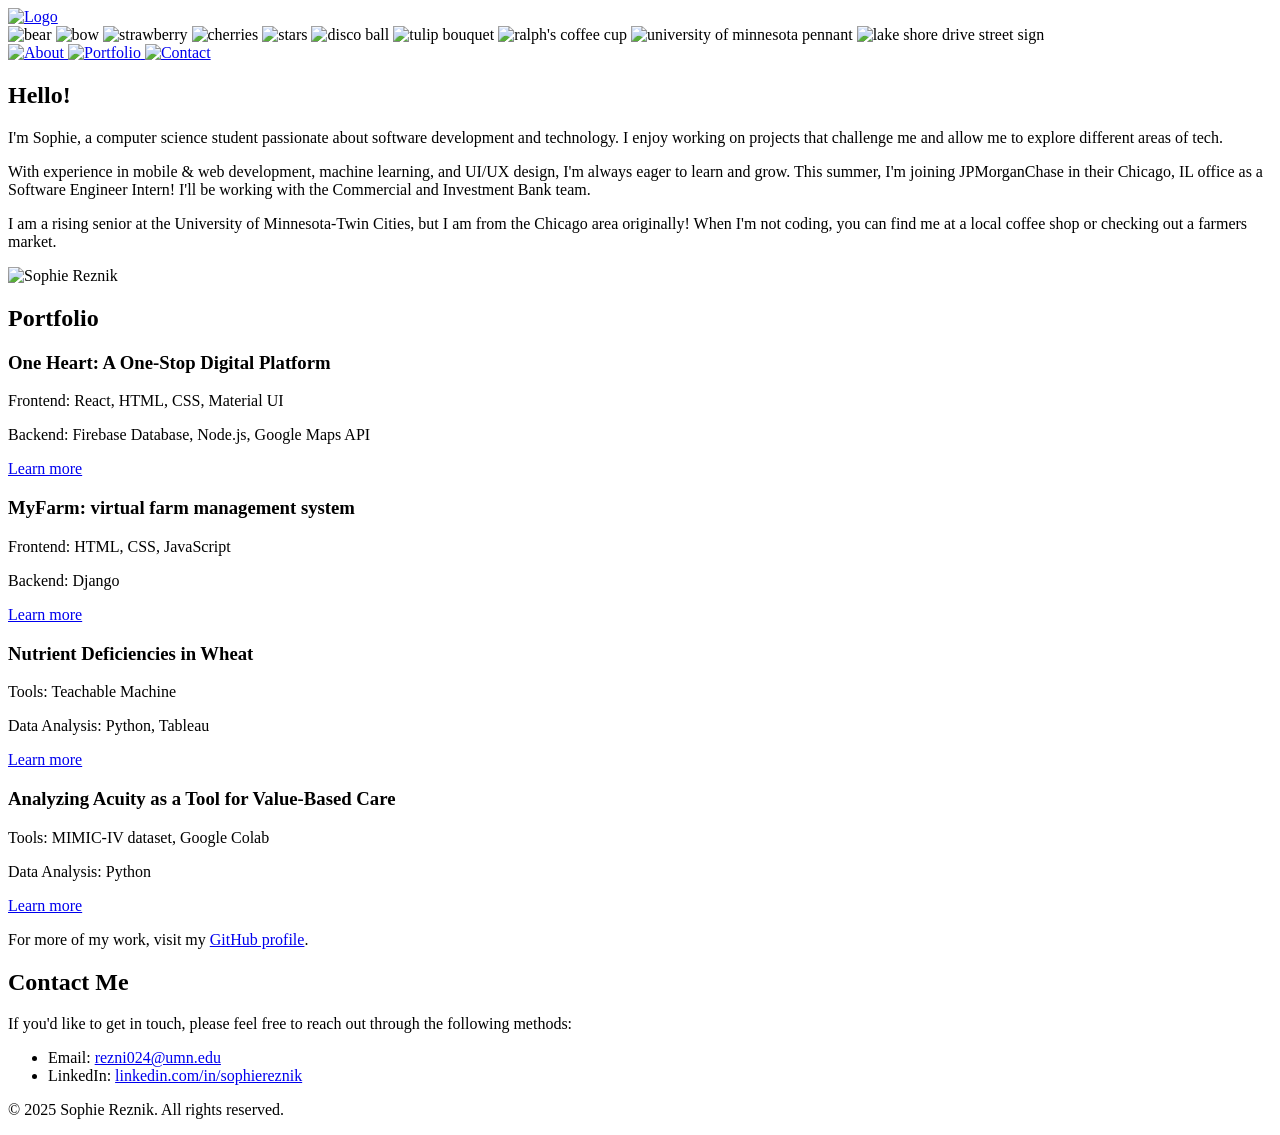
==== index.html @ 0443eeb3 "Updated about me section" ====
<!DOCTYPE html>
<html lang="en">

<head>
    <meta charset="UTF-8">
    <meta name="viewport" content="width=device-width, initial-scale=1.0">
    <title>Sophie Reznik</title>
    <link rel="stylesheet" href="styles.css">
    <link rel="icon" href="images/favicon.png" type="image/png">
    <link rel="preconnect" href="https://fonts.googleapis.com">
    <link rel="preconnect" href="https://fonts.gstatic.com" crossorigin>
    <link
        href="https://fonts.googleapis.com/css2?family=Nunito:wght@300;400;600&family=Playwrite+CU:wght@100..400&display=swap"
        rel="stylesheet">
</head>

<body>
    <div class="logo-container">
        <a href="#top">
            <img src="images/logo-green.png" alt="Logo" id="logo">
        </a>
        <div class="doodles">
            <img src="images/bear.png" class="doodle" alt="bear">
            <img src="images/bow.png" class="doodle" alt="bow">
            <img src="images/strawberry.png" class="doodle" alt="strawberry">
            <img src="images/cherries.png" class="doodle" alt="cherries">
            <img src="images/stars.png" class="doodle" alt="stars">
            <img src="images/disco_ball.png" class="doodle" alt="disco ball">
            <img src="images/tulips.png" class="doodle" alt="tulip bouquet">
            <img src="images/ralphs_coffee.png" class="doodle" alt="ralph's coffee cup">
            <img src="images/umn.png" class="doodle" alt="university of minnesota pennant">
            <img src="images/street-sign.png" class="doodle" alt="lake shore drive street sign">
        </div>
        <div class="nav-bar">
            <a href="#about" class="nav-item">
                <img src="images/about-green.png" alt="About" class="about-icon">
            </a>
            <a href="#portfolio" class="nav-item">
                <img src="images/portfolio-green.png" alt="Portfolio" class="portfolio-icon">
            </a>
            <a href="#contact" class="nav-item">
                <img src="images/contact-green.png" alt="Contact" class="contact-icon">
            </a>
        </div>
    </div>

    <div id="content">
        <section id="about">
            <!-- About section content -->
            <div class="about-content">
                <div class="about-text">
                    <h2>Hello!</h2>
                    <p>I'm Sophie, a computer science student passionate about software development and technology. I
                        enjoy working on projects that challenge me and allow me to explore different areas of tech.</p>
                    <p>With experience in mobile & web development, machine learning, and UI/UX design, I'm always eager
                        to learn and grow. This summer, I'm joining JPMorganChase in their Chicago, IL office as a
                        Software Engineer Intern! I'll be working with the Commercial and Investment Bank team.</p>
                    <p>I am a rising senior at the University of Minnesota-Twin Cities, but I am from the Chicago area
                        originally! When I'm not coding, you can find me at a local coffee shop or checking out a
                        farmers market.</p>
                </div>
                <div class="about-image">
                    <img src="images/sophie.png" alt="Sophie Reznik">
                </div>
            </div>
        </section>

        <section id="portfolio">
            <!-- Portfolio section content -->
            <h2>Portfolio</h2>
            <div class="portfolio-item">
                <h3>One Heart: A One-Stop Digital Platform</h3>
                <p>Frontend: React, HTML, CSS, Material UI</p>
                <p>Backend: Firebase Database, Node.js, Google Maps API</p>
                <a href="one-heart.html">Learn more</a>
            </div>
            <div class="portfolio-item">
                <h3>MyFarm: virtual farm management system</h3>
                <p>Frontend: HTML, CSS, JavaScript</p>
                <p>Backend: Django</p>
                <a href="myfarm.html">Learn more</a>
            </div>
            <div class="portfolio-item">
                <h3>Nutrient Deficiencies in Wheat</h3>
                <p>Tools: Teachable Machine</p>
                <p>Data Analysis: Python, Tableau</p>
                <a href="nutrient-deficiencies-in-wheat.html">Learn more</a>
            </div>
            <div class="portfolio-item">
                <h3>
                    Analyzing Acuity as a Tool for Value-Based Care</h3>
                <p>Tools: MIMIC-IV dataset, Google Colab</p>
                <p>Data Analysis: Python</p>
                <a href="analyzing-acuity.html">Learn more</a>
            </div>
            <div>
                <p>For more of my work, visit my <a href="https://github.com/sophiereznik" target="_blank">GitHub
                        profile</a>.</p>
            </div>
        </section>

        <section id="contact">
            <!-- Contact section content -->
            <h2>Contact Me</h2>
            <p>If you'd like to get in touch, please feel free to reach out through the following methods:</p>
            <ul>
                <li>Email: <a href="mailto:rezni024@umn.edu">rezni024@umn.edu</a></li>
                <li>LinkedIn: <a href="https://www.linkedin.com/in/sophiereznik"
                        target="_blank">linkedin.com/in/sophiereznik</a></li>
            </ul>
        </section>
    </div>
    <footer>
        <p>&copy; 2025 Sophie Reznik. All rights reserved.</p>
    </footer>

    <script src="scripts.js"></script>
</body>

</html>
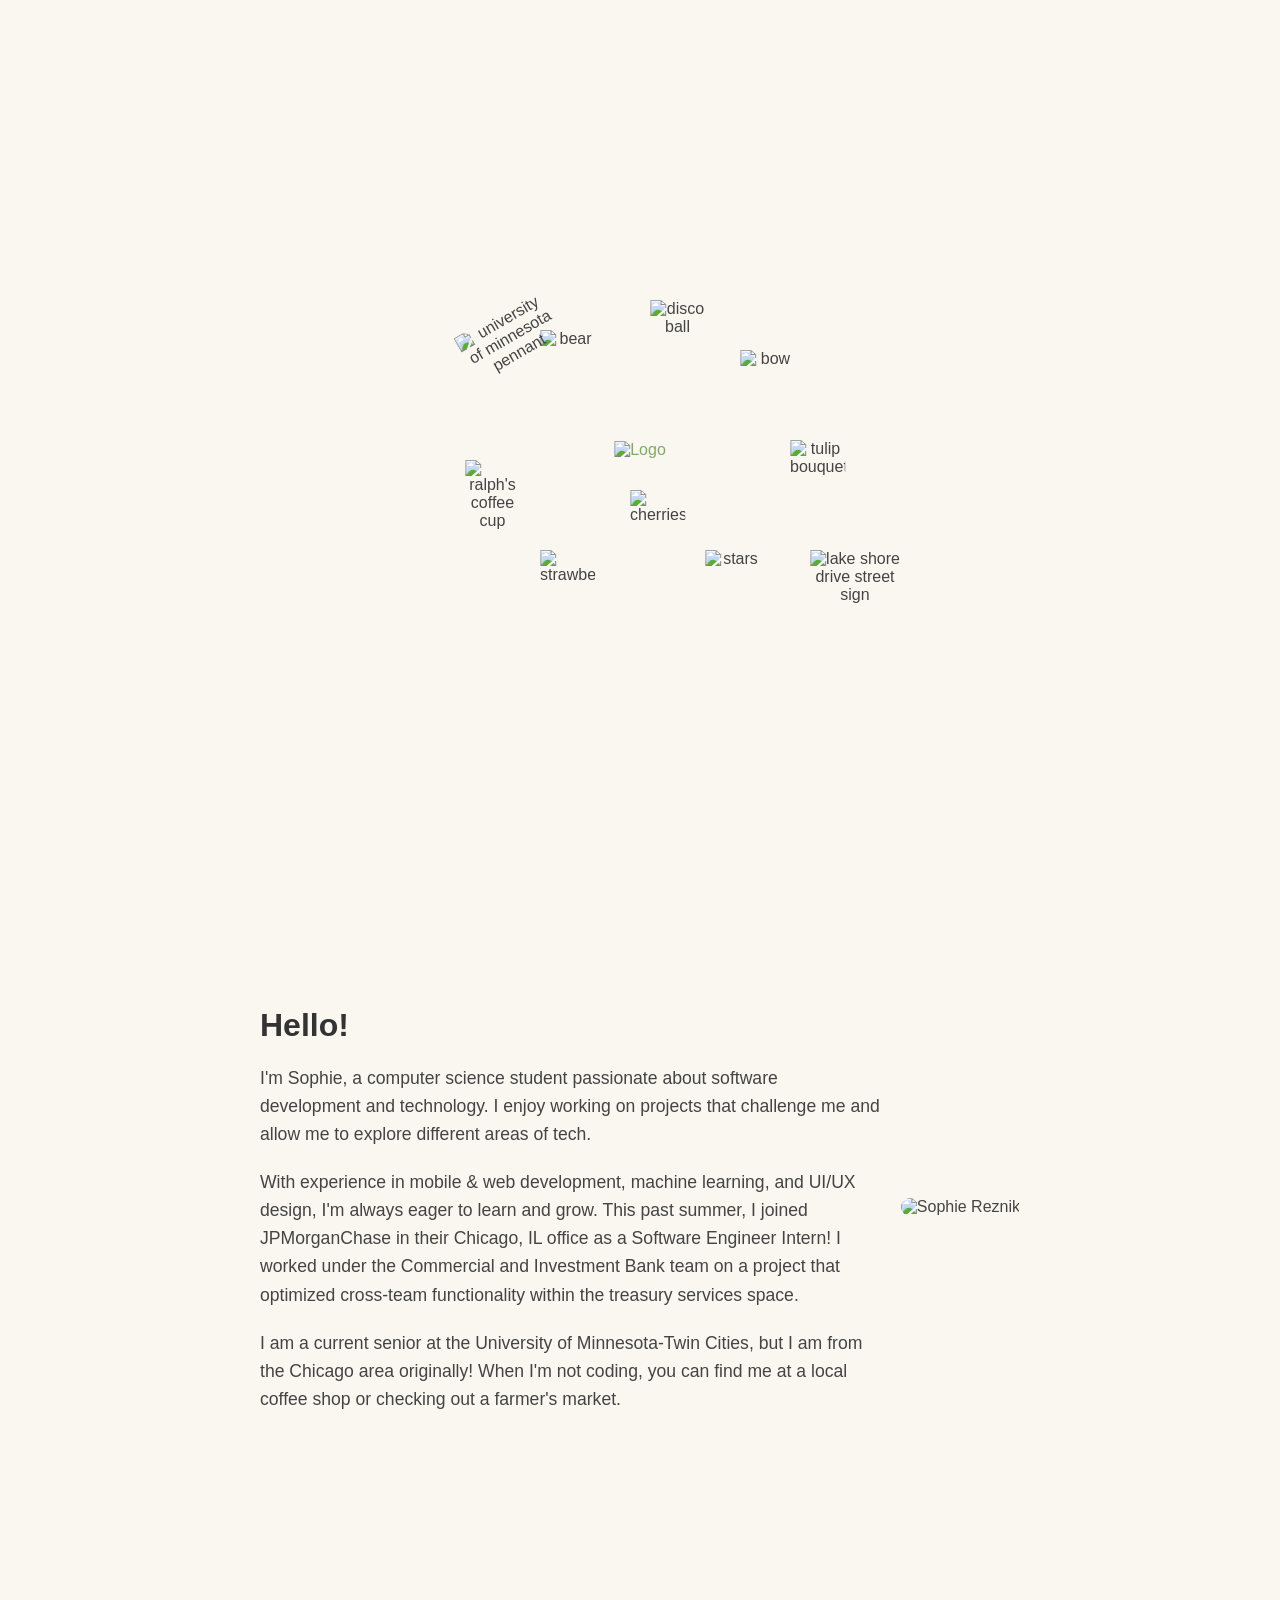
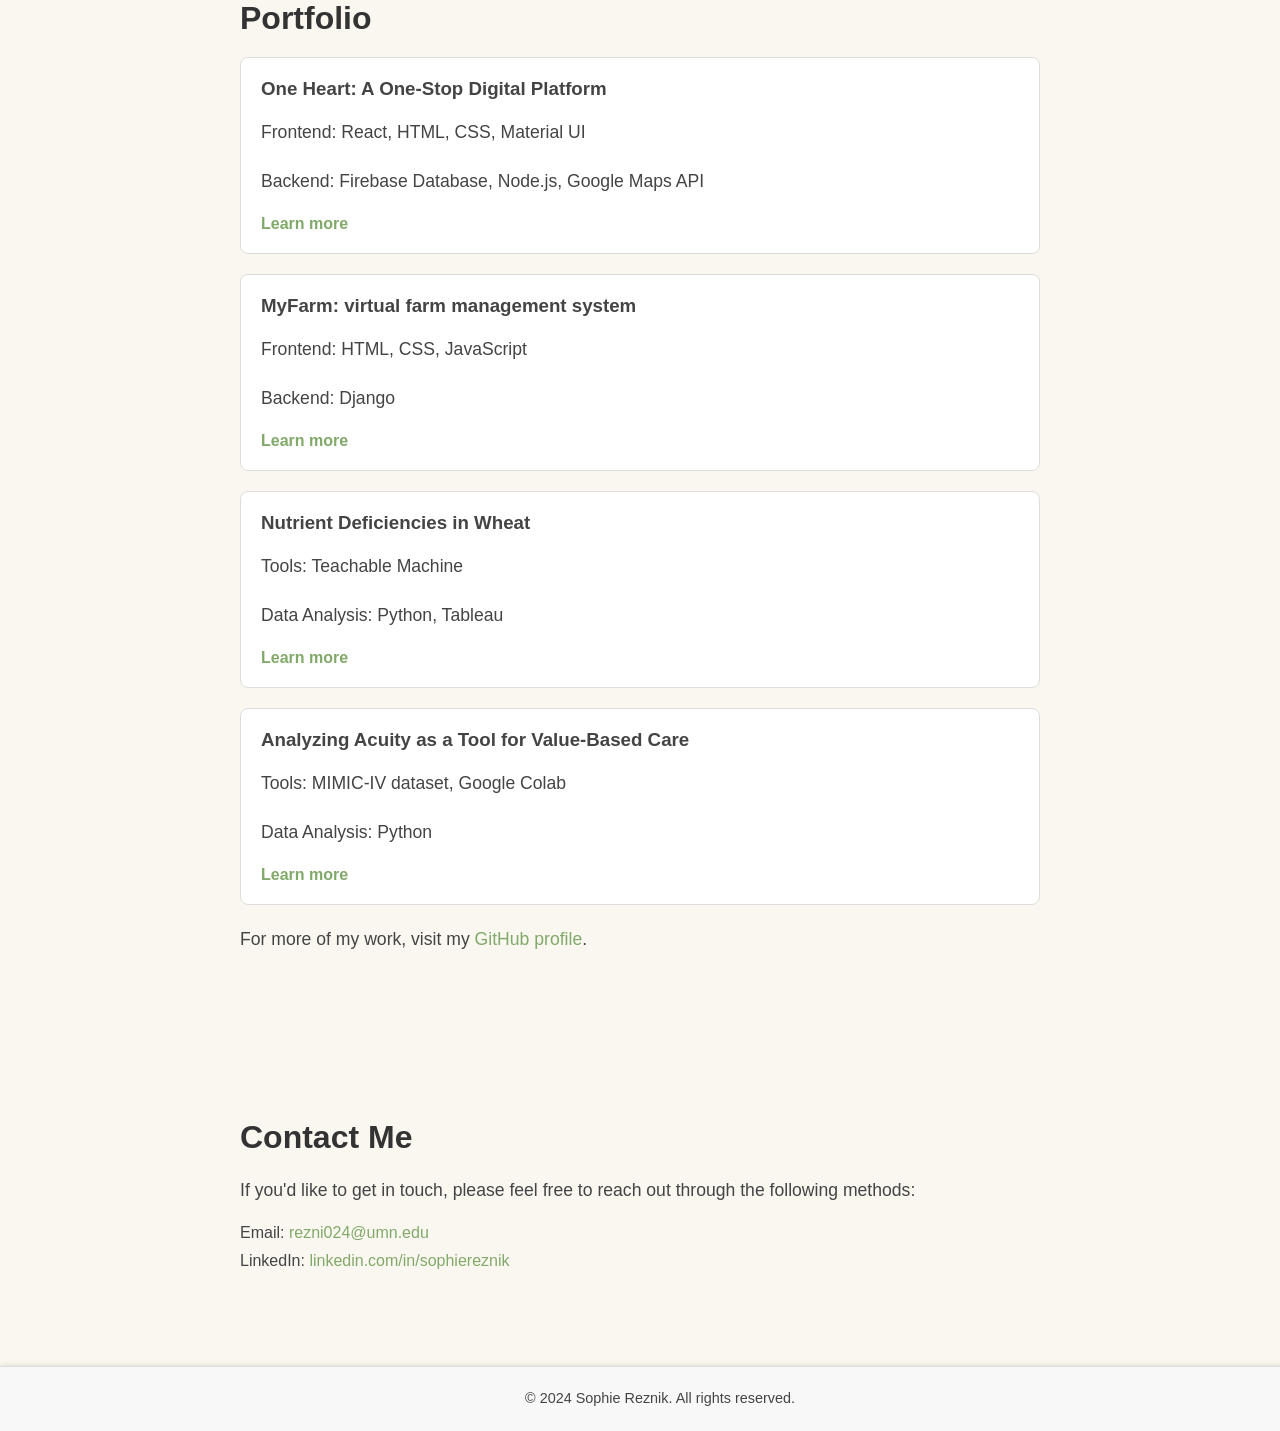
==== commit 316f9737: "Updated photo and description" ====
--- a/index.html
+++ b/index.html
@@ -53,14 +53,15 @@
                     <p>I'm Sophie, a computer science student passionate about software development and technology. I
                         enjoy working on projects that challenge me and allow me to explore different areas of tech.</p>
                     <p>With experience in mobile & web development, machine learning, and UI/UX design, I'm always eager
-                        to learn and grow. This summer, I'm joining JPMorganChase in their Chicago, IL office as a
-                        Software Engineer Intern! I'll be working with the Commercial and Investment Bank team.</p>
-                    <p>I am a rising senior at the University of Minnesota-Twin Cities, but I am from the Chicago area
+                        to learn and grow. This past summer, I joined JPMorganChase in their Chicago, IL office as a
+                        Software Engineer Intern! I worked under the Commercial and Investment Bank team on a project
+                        that optimized cross-team functionality within the treasury services space.</p>
+                    <p>I am a current senior at the University of Minnesota-Twin Cities, but I am from the Chicago area
                         originally! When I'm not coding, you can find me at a local coffee shop or checking out a
-                        farmers market.</p>
+                        farmer's market.</p>
                 </div>
                 <div class="about-image">
-                    <img src="images/sophie.png" alt="Sophie Reznik">
+                    <img src="images/sophie.jpg" alt="Sophie Reznik">
                 </div>
             </div>
         </section>
@@ -111,7 +112,7 @@
         </section>
     </div>
     <footer>
-        <p>&copy; 2025 Sophie Reznik. All rights reserved.</p>
+        <p>&copy; 2024 Sophie Reznik. All rights reserved.</p>
     </footer>
 
     <script src="scripts.js"></script>
--- a/styles.css
+++ b/styles.css
@@ -0,0 +1,446 @@
+/* Default layout: image on the side */
+.about-content {
+    display: flex;
+    align-items: center;
+    justify-content: space-between;
+    max-width: 800px;
+    margin: 0 auto;
+    padding: 20px;
+}
+
+.about-text {
+    flex: 1;
+}
+
+.about-image {
+    flex: 0 0 auto;
+    margin-left: 20px;
+}
+
+.about-image img {
+    width: 175px;
+    height: auto;
+    border-radius: 250px;
+}
+
+/* Mobile layout: image below the text */
+@media (max-width: 768px) {
+    .about-content {
+        flex-direction: column;
+    }
+
+    .about-image {
+        margin-top: 20px;
+        margin-left: 0;
+    }
+}
+
+body {
+    font-family: 'Nunito', sans-serif;
+    background-color: #faf7f0;
+    color: #444;
+    margin: 0;
+    padding: 0;
+    overflow-x: hidden;
+    /* Prevent horizontal scroll */
+}
+
+.logo-container {
+    position: fixed;
+    top: 50%;
+    left: 50%;
+    transform: translate(-50%, -50%);
+    text-align: center;
+    z-index: 10;
+    transition: transform 0.5s ease, top 0.5s ease;
+}
+
+.logo-container2 {
+    position: fixed;
+    top: 50%;
+    left: 50%;
+    transform: translate(-50%, -50%);
+    text-align: center;
+    z-index: 10;
+    transition: transform 0.5s ease, top 0.5s ease;
+}
+
+#logo {
+    width: 175px;
+    transition: width 0.5s ease;
+}
+
+#myfarm #logo {
+    width: 120px;
+}
+
+#nutrient-deficiencies #logo {
+    width: 120px;
+}
+
+#acuity #logo {
+    width: 120px;
+}
+
+.doodles {
+    position: absolute;
+    top: 50%;
+    left: 50%;
+    transform: translate(-50%, -50%);
+}
+
+.doodle {
+    position: absolute;
+    width: 55px;
+    transition: transform 1s ease, opacity 1s ease;
+}
+
+/* Position doodles around the logo */
+.doodle:nth-child(1) {
+    transform: translate(-100px, -120px);
+}
+
+.doodle:nth-child(2) {
+    transform: translate(100px, -100px);
+}
+
+.doodle:nth-child(3) {
+    transform: translate(-100px, 100px);
+}
+
+.doodle:nth-child(4) {
+    transform: translate(-10px, 40px);
+}
+
+.doodle:nth-child(5) {
+    transform: translate(65px, 100px);
+}
+
+.doodle:nth-child(6) {
+    transform: translate(10px, -150px);
+}
+
+.doodle:nth-child(7) {
+    transform: translate(150px, -10px);
+}
+
+.doodle:nth-child(8) {
+    transform: translate(-175px, 10px);
+}
+
+.doodle:nth-child(9) {
+    width: 100px;
+    transform: translate(-180px, -140px) rotate(-30deg);
+}
+
+.doodle:nth-child(10) {
+    width: 90px;
+    transform: translate(170px, 100px);
+}
+
+#content {
+    padding: 100vh 20px 20px;
+    /* Start content after the animation */
+}
+
+#myfarm #content {
+    padding: 20px;
+}
+
+#nutrient-deficiencies #content {
+    padding: 20px;
+}
+
+#acuity #content {
+    padding: 20px;
+}
+
+.sticky {
+    position: fixed;
+    top: 0;
+    left: 50%;
+    transform: translateX(-50%);
+    width: 100px;
+}
+
+.shrunk-logo {
+    width: 80px;
+}
+
+.dispersed {
+    opacity: 0;
+    transition: transform 1s ease, opacity 1s ease;
+}
+
+.doodle:nth-child(1).dispersed {
+    transform: translate(-500px, -120px);
+}
+
+.doodle:nth-child(2).dispersed {
+    transform: translate(500px, -100px);
+}
+
+.doodle:nth-child(3).dispersed {
+    transform: translate(-500px, 100px);
+}
+
+.doodle:nth-child(4).dispersed {
+    transform: translate(-10px, 500px);
+}
+
+.doodle:nth-child(5).dispersed {
+    transform: translate(500px, 100px);
+}
+
+.doodle:nth-child(6).dispersed {
+    transform: translate(10px, -500px);
+}
+
+.doodle:nth-child(7).dispersed {
+    transform: translate(500px, -10px);
+}
+
+.doodle:nth-child(8).dispersed {
+    transform: translate(-500px, 10px);
+}
+
+.doodle:nth-child(9).dispersed {
+    width: 100px;
+    transform: translate(-500px, -500px) rotate(-30deg);
+}
+
+.doodle:nth-child(10).dispersed {
+    width: 90px;
+    transform: translate(500px, 500px);
+}
+
+.hidden {
+    display: none;
+}
+
+.nav-bar {
+    position: fixed;
+    top: 60px;
+    left: 50%;
+    transform: translateX(-50%);
+    display: flex;
+    justify-content: space-around;
+    width: 300px;
+    opacity: 0;
+    transition: opacity 0.3s ease;
+}
+
+.nav-item {
+    margin: 0 15px;
+    /* Adjust spacing between icons as needed */
+    display: inline-block;
+}
+
+.nav-item img {
+    transition: transform 0.3s ease;
+}
+
+.nav-item img:hover {
+    transform: scale(1.1);
+    /* Enlarge icon on hover */
+}
+
+.about-icon {
+    width: 55px;
+}
+
+.portfolio-icon {
+    width: 83px;
+}
+
+.contact-icon {
+    width: 70px;
+}
+
+.nav-bar.show {
+    opacity: 1;
+}
+
+.nav-bar a {
+    text-decoration: none;
+}
+
+/* Section Styles */
+section {
+    padding: 60px 20px;
+    max-width: 800px;
+    margin: 0 auto;
+}
+
+h2 {
+    font-size: 2em;
+    margin-bottom: 20px;
+    color: #333;
+}
+
+p {
+    font-size: 1.1em;
+    line-height: 1.6;
+    margin-bottom: 20px;
+}
+
+ul {
+    list-style: none;
+    padding: 0;
+}
+
+ul li {
+    margin-bottom: 10px;
+}
+
+a {
+    color: #81A969;
+    text-decoration: none;
+}
+
+a:hover {
+    text-decoration: underline;
+}
+
+/* Portfolio Item Styles */
+.portfolio-item {
+    border: 1px solid #ddd;
+    border-radius: 8px;
+    padding: 20px;
+    margin-bottom: 20px;
+    background-color: #fff;
+}
+
+.portfolio-item h3 {
+    margin-top: 0;
+}
+
+.portfolio-item a {
+    color: #81A969;
+    font-weight: bold;
+}
+
+.portfolio-item a:hover {
+    text-decoration: underline;
+}
+
+.about-content {
+    display: flex;
+    align-items: center;
+    justify-content: space-between;
+    max-width: 800px;
+    margin: 0 auto;
+    padding: 20px;
+}
+
+.about-text {
+    flex: 1;
+    /* Takes up available space */
+}
+
+.about-image {
+    flex: 0 0 auto;
+    /* Adjust size based on content */
+    margin-left: 20px;
+    /* Space between text and image */
+}
+
+.about-image img {
+    width: 175px;
+    /* Set a fixed width for the image */
+    height: auto;
+    /* Maintain aspect ratio */
+    border-radius: 250px;
+    /* for rounding */
+}
+
+footer {
+    background-color: #f8f8f8;
+    /* Light background color */
+    color: #444;
+    /* Text color */
+    text-align: center;
+    /* Center-align text */
+    padding: 20px;
+    /* Padding around the text */
+    position: relative;
+    bottom: 0;
+    width: 100%;
+    /* Stretch footer across the entire width */
+    border-top: 1px solid #ddd;
+    /* Optional: add a top border */
+    box-shadow: 0 -1px 5px rgba(0, 0, 0, 0.1);
+    /* Add shadow for better visibility */
+}
+
+footer p {
+    margin: 0;
+    /* Remove default margin */
+    font-size: 0.9em;
+    /* Slightly smaller text size */
+}
+
+#myfarm_images {
+    margin: 40px 0;
+    /* Add spacing around the section */
+}
+
+.image-grid {
+    display: grid;
+    grid-template-columns: repeat(2, 1fr);
+    /* 2 columns */
+    gap: 20px;
+    /* Space between images */
+    max-width: 800px;
+    /* Set a max width */
+    margin: 0 auto;
+    /* Center the grid */
+}
+
+.image-item img {
+    width: 100%;
+    /* Make images responsive */
+    height: auto;
+    box-shadow: 0 4px 8px rgba(0, 0, 0, 0.1);
+    /* Optional: add a slight shadow */
+}
+
+.poster-section {
+    text-align: center;
+    /* Center the poster */
+    margin: 20px 0;
+    /* Add spacing around the poster section */
+}
+
+.poster-thumbnail {
+    width: 100%;
+    /* Make the image responsive */
+    max-width: 400px;
+    /* Set a maximum width for the thumbnail */
+    cursor: pointer;
+    /* Change cursor to pointer to indicate clickability */
+}
+
+/* Style for the presentation section */
+.presentation-section {
+    text-align: center;
+    /* Center-align the presentation link */
+    margin: 20px 0;
+    /* Add spacing around the presentation section */
+}
+
+/* Style for the thumbnail */
+.presentation-thumbnail {
+    width: 100%;
+    max-width: 600px;
+    /* Adjust as needed */
+    cursor: pointer;
+    /* Change cursor to pointer to indicate clickability */
+    transition: transform 0.3s ease;
+    /* Smooth scaling effect on hover */
+}
+
+.presentation-thumbnail:hover {
+    transform: scale(1.05);
+    /* Slightly enlarge on hover */
+}
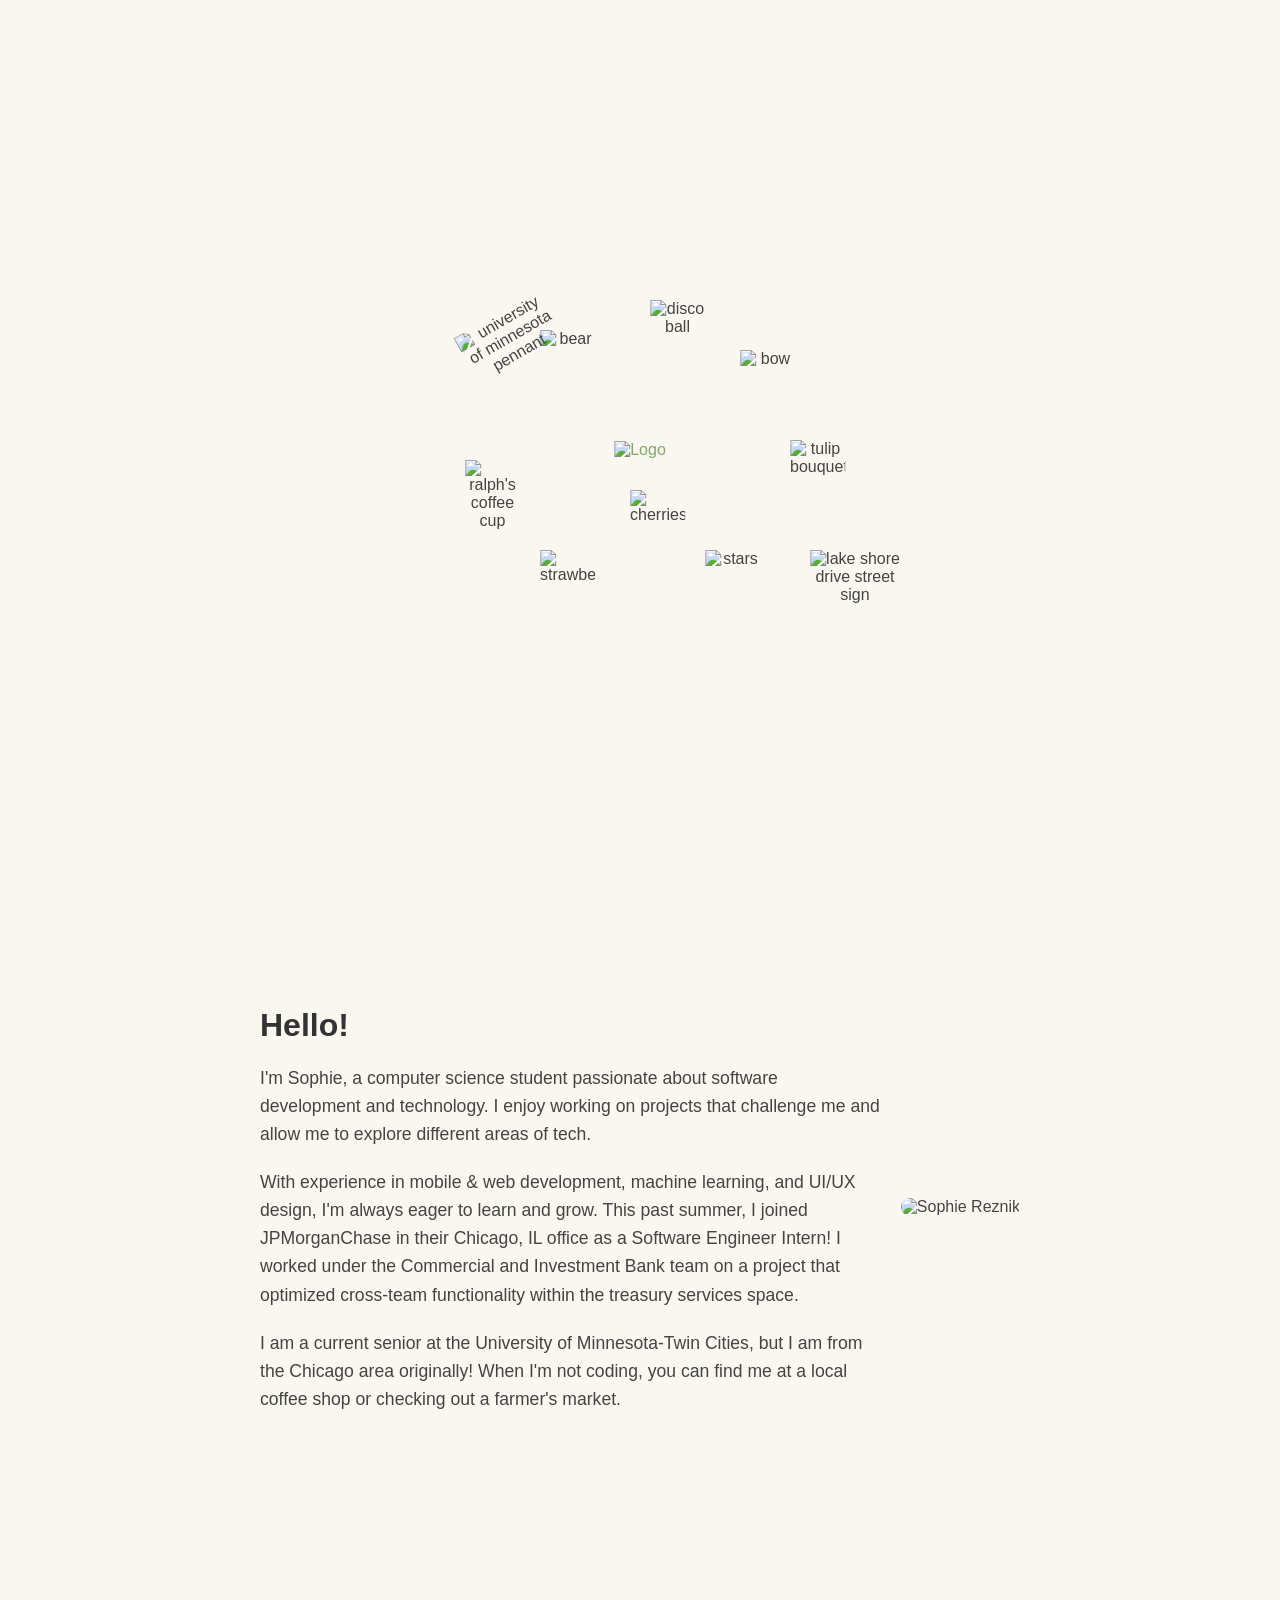
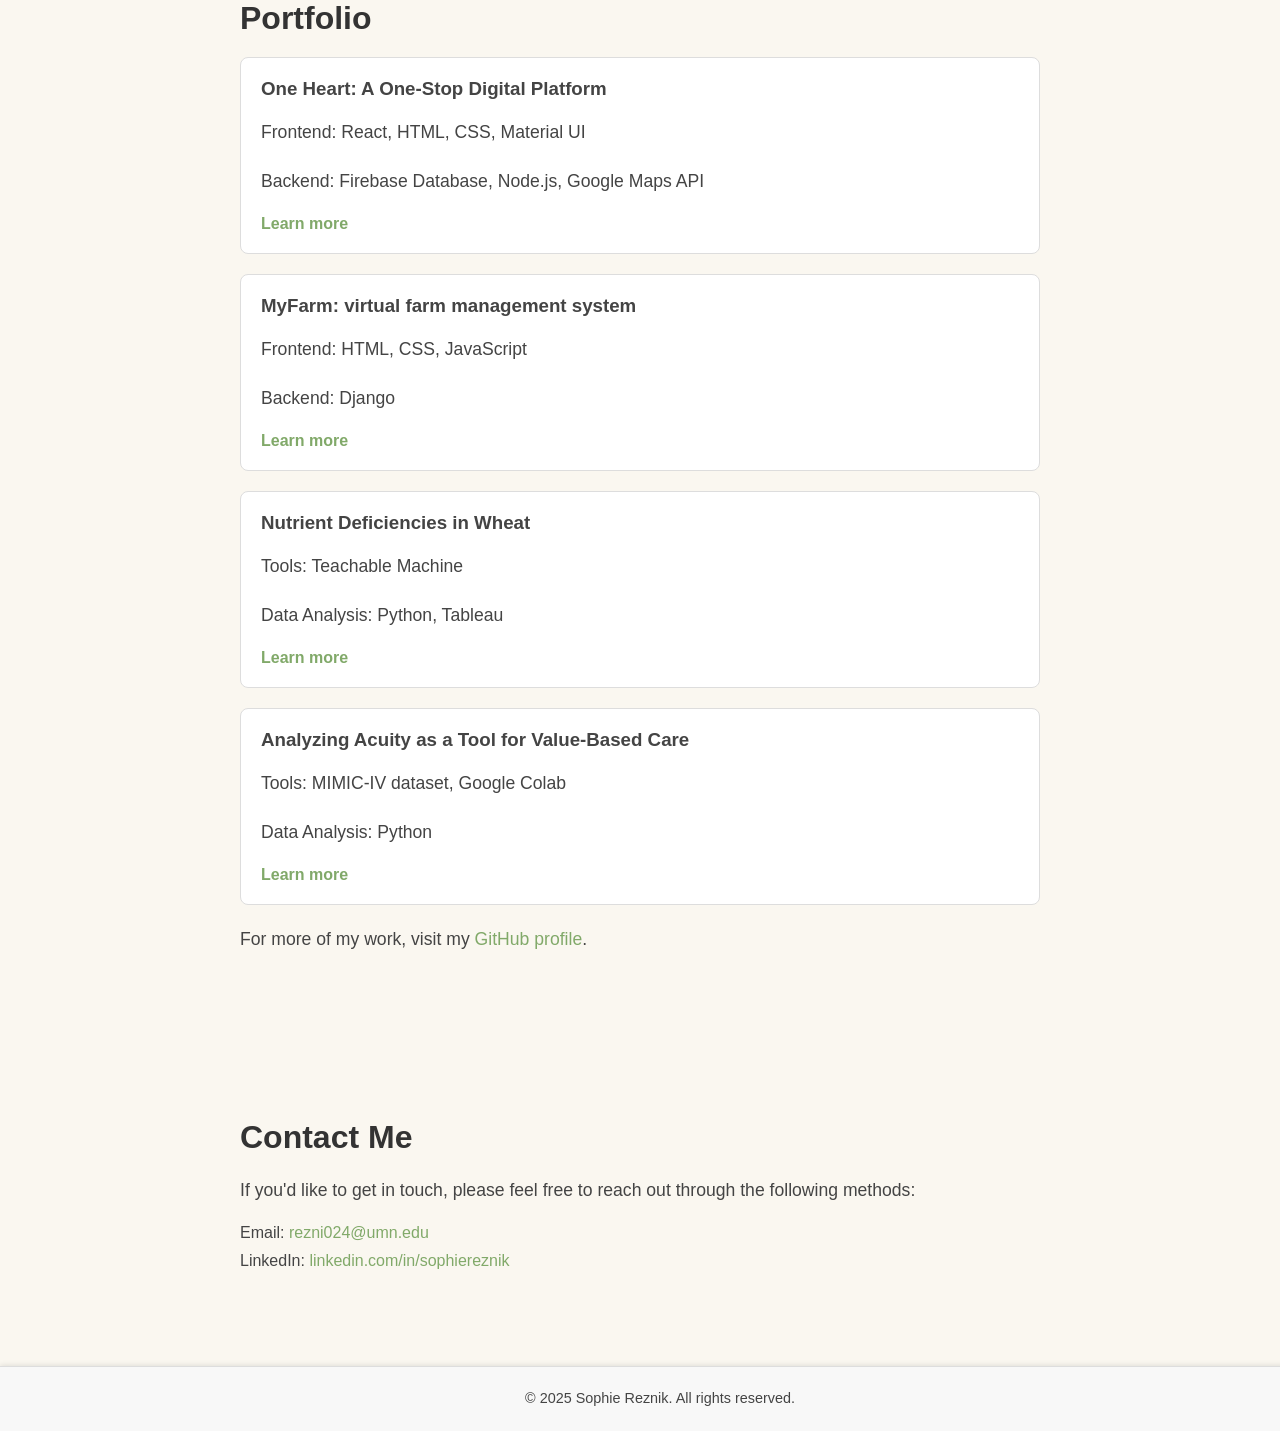
==== commit a69fb25f: "Copyright" ====
--- a/index.html
+++ b/index.html
@@ -112,7 +112,7 @@
         </section>
     </div>
     <footer>
-        <p>&copy; 2024 Sophie Reznik. All rights reserved.</p>
+        <p>&copy; 2025 Sophie Reznik. All rights reserved.</p>
     </footer>
 
     <script src="scripts.js"></script>
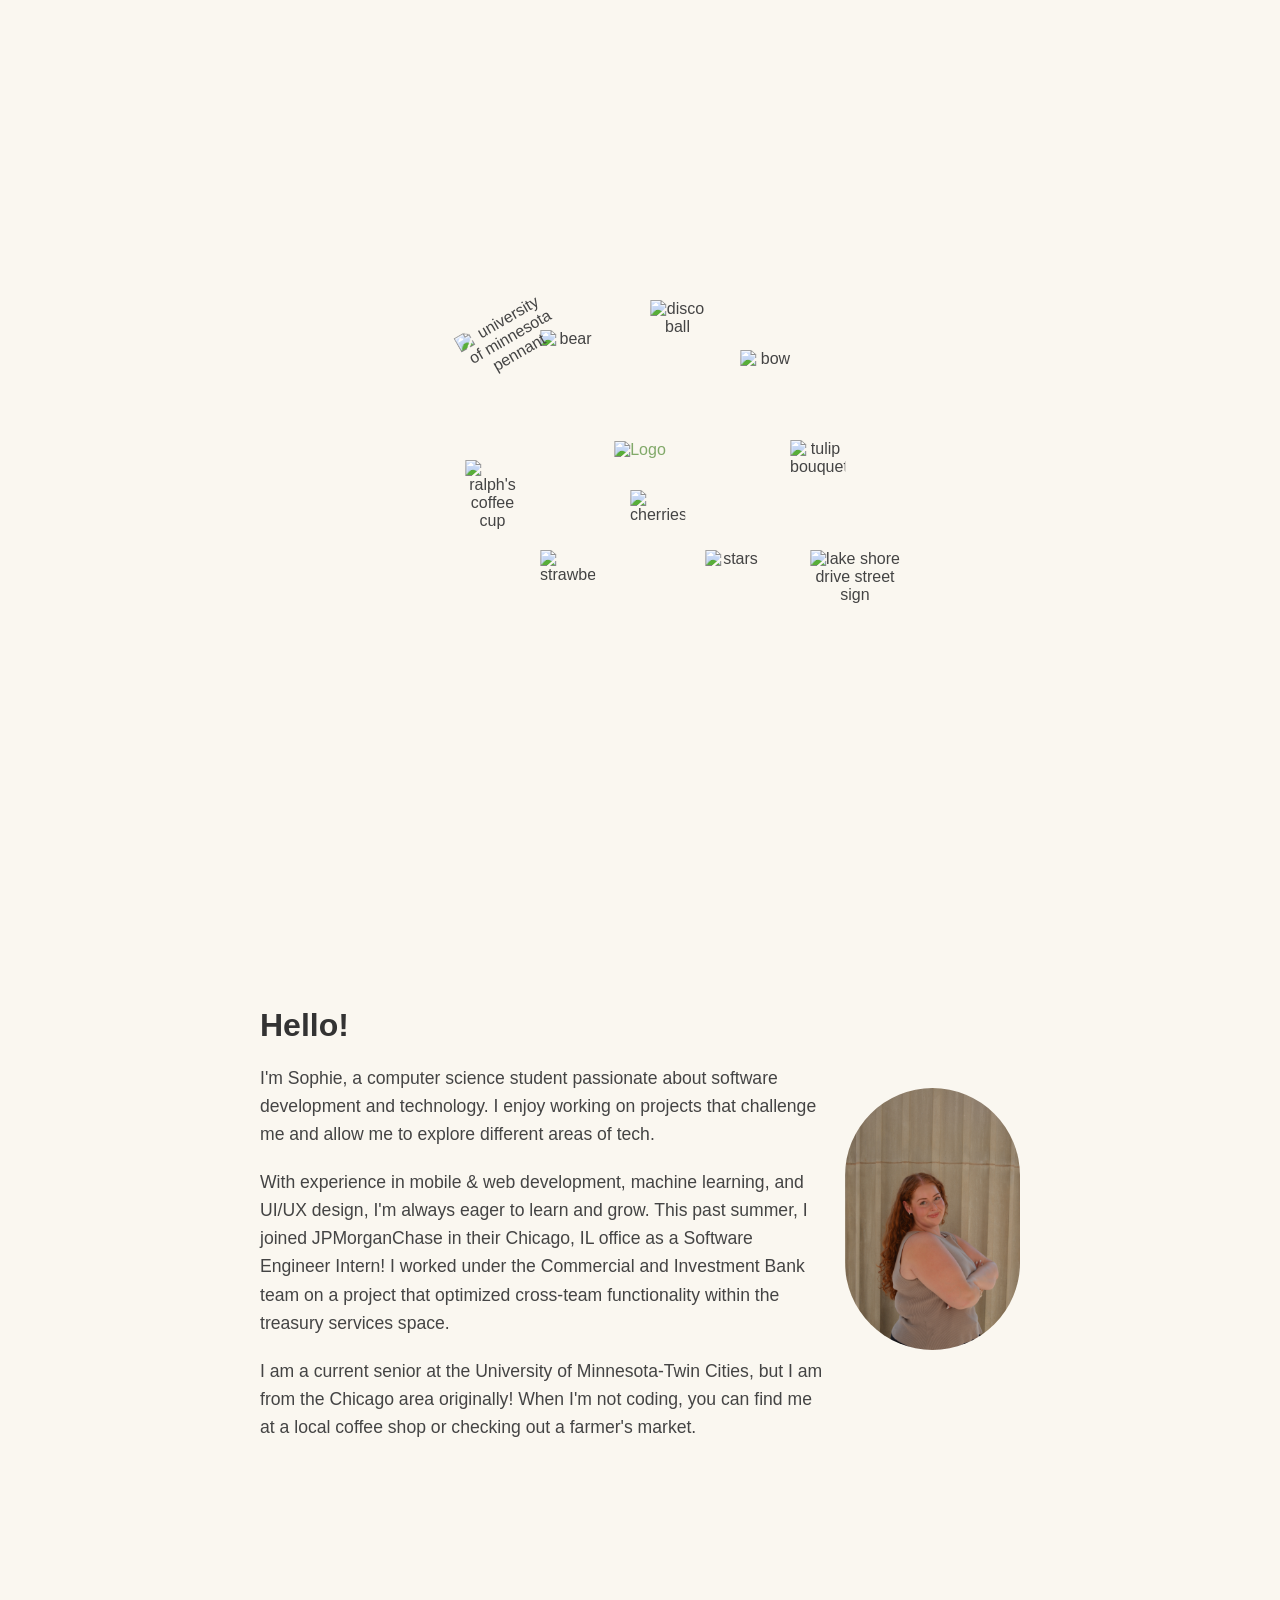
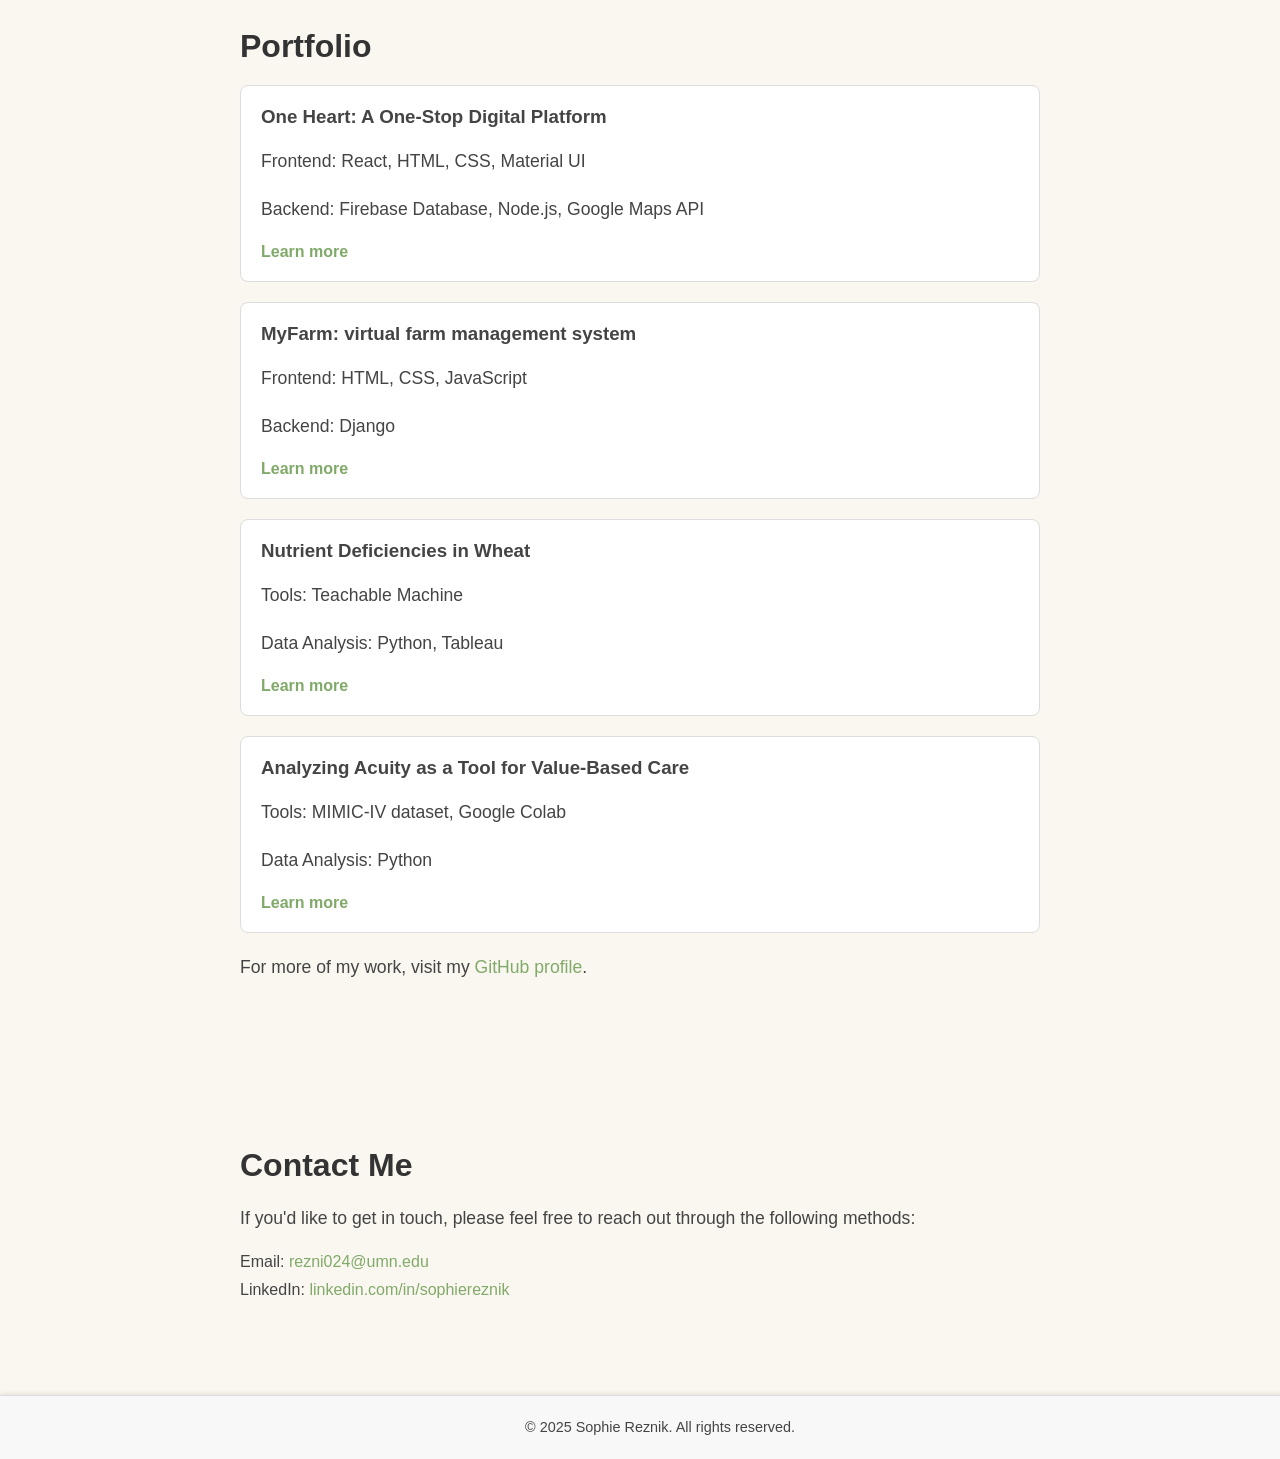
==== commit ad32e2a1: "New photo" ====
--- a/index.html
+++ b/index.html
@@ -61,7 +61,7 @@
                         farmer's market.</p>
                 </div>
                 <div class="about-image">
-                    <img src="images/sophie.jpg" alt="Sophie Reznik">
+                    <img src="images/headshot.JPEG" alt="Sophie Reznik">
                 </div>
             </div>
         </section>
